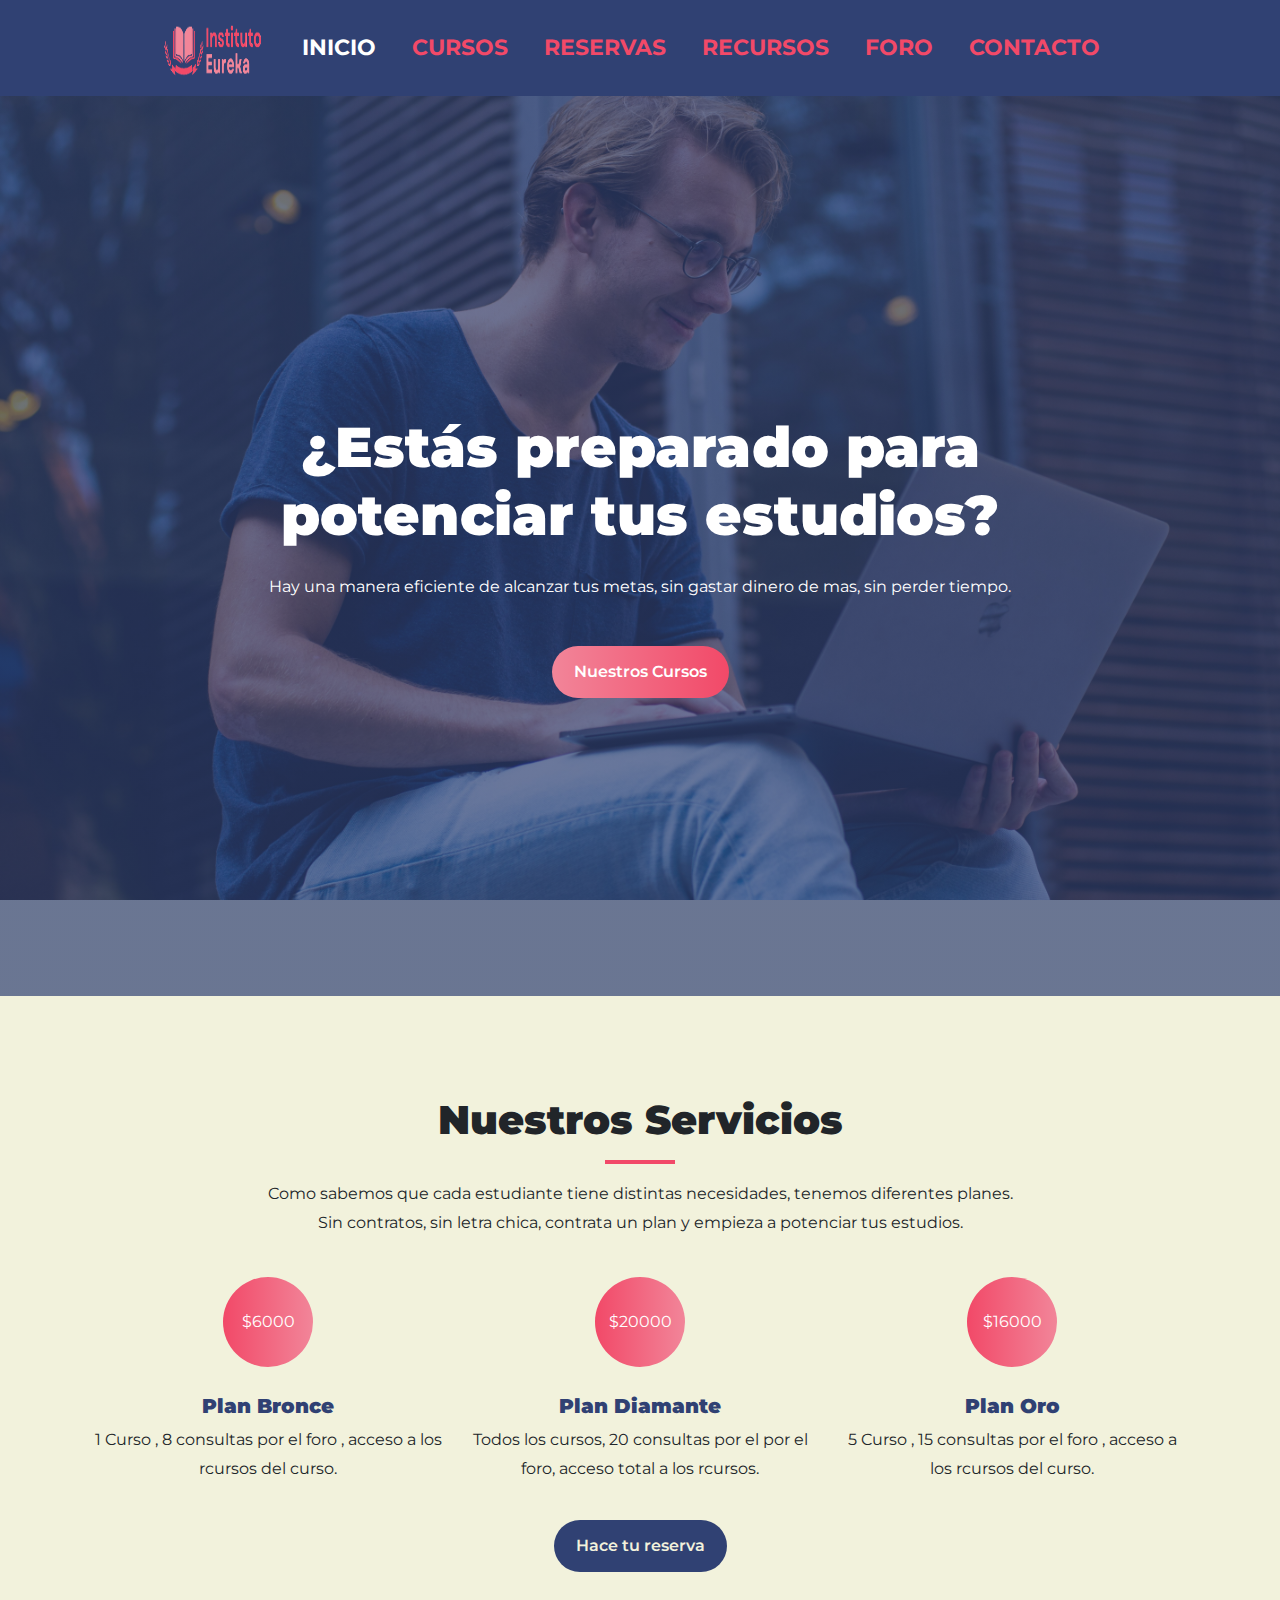
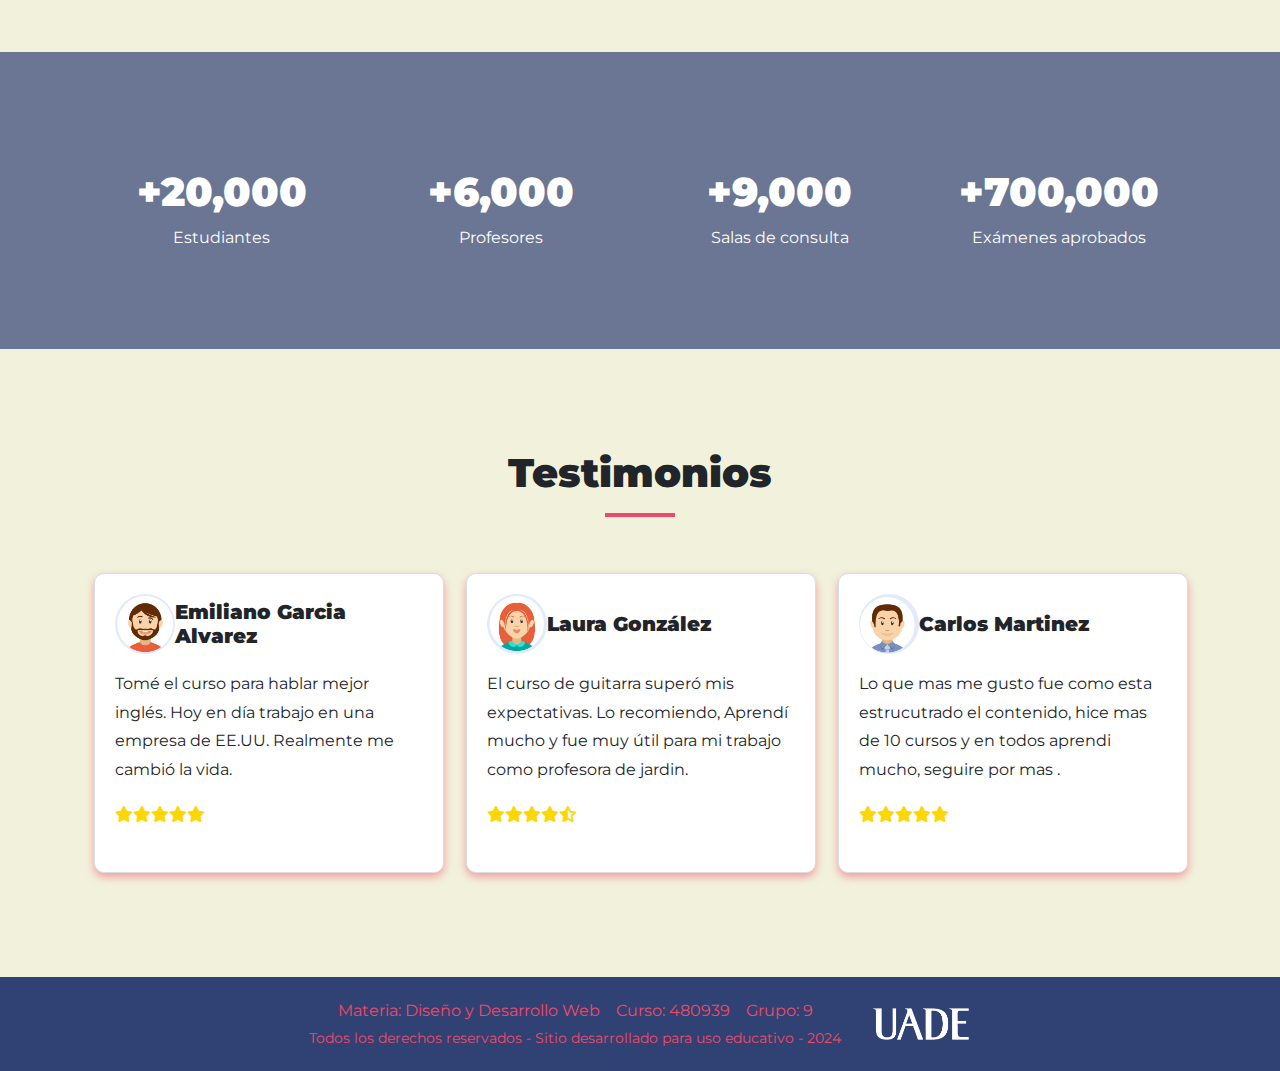
==== index.html @ b8936e53 "Commited" ====
<!DOCTYPE html>
<html lang="en">
  <head>
    <meta charset="UTF-8" />
    <meta name="viewport" content="width=device-width, initial-scale=1.0" />
    <title>Instituto Eureka</title>
    <link rel="icon" href="../img/favicon.ico" type="image/png" />
    <link rel="stylesheet" href="./css/styles.css" />
    <link
      href="https://cdn.jsdelivr.net/npm/bootstrap@5.3.3/dist/css/bootstrap.min.css"
      rel="stylesheet"
      integrity="sha384-QWTKZyjpPEjISv5WaRU9OFeRpok6YctnYmDr5pNlyT2bRjXh0JMhjY6hW+ALEwIH"
      crossorigin="anonymous"
    />
    <link rel="stylesheet" href="./css/idex.css" />
    <!-- Fuentes-->
    <link rel="preconnect" href="https://fonts.googleapis.com" />
    <link rel="preconnect" href="https://fonts.gstatic.com" crossorigin />
    <link
      href="https://fonts.googleapis.com/css2?family=Libre+Franklin:ital,wght@0,100..900;1,100..900&family=Montserrat:ital,wght@0,100..900;1,100..900&family=Roboto:ital,wght@0,100;0,300;0,400;0,500;0,700;0,900;1,100;1,300;1,400;1,500;1,700;1,900&display=swap"
      rel="stylesheet"
    />
    <link rel="stylesheet" href="https://cdnjs.cloudflare.com/ajax/libs/font-awesome/6.5.1/css/all.min.css">

  </head>
  <body>
    <header>
      <nav class="navbar navbar-expand-lg navbar-custom">
        <div class="container-fluid justify-content-center">
          <a class="navbar-brand nav-logo" href="index.html">
            <img src="img/logo.png" alt="Logo" class="img-fluid2" />
          </a>
          <button
            class="navbar-toggler"
            type="button"
            data-bs-toggle="collapse"
            data-bs-target="#navbarNav"
            aria-controls="navbarNav"
            aria-expanded="false"
            aria-label="Toggle navigation"
            style="background-color: #f24968"
          >
            <span class="navbar-toggler-icon"></span>
          </button>
          <div
            class="collapse navbar-collapse justify-content-center"
            id="navbarNav"
          >
            <ul class="navbar-nav">
              <li class="nav-item">
                <a class="nav-link current" href="./index.html">Inicio</a>
              </li>
              <li class="nav-item">
                <a class="nav-link" href="./Cursos.html">Cursos</a>
              </li>
              <li class="nav-item">
                <a class="nav-link" href="./reservas">Reservas</a>
              </li>
              <li class="nav-item">
                <a class="nav-link" href="./recursos">Recursos</a>
              </li>
              <li class="nav-item">
                <a class="nav-link" href="./foro2.html">Foro</a>
              </li>
              <li class="nav-item">
                <a class="nav-link" href="./contacto.html">Contacto</a>
              </li>
            </ul>
          </div>
        </div>
      </nav>
    </header>
    <main>
      <section
        class="colorFiltro hero-section"
        style="background-image: url(./img/baner.jpg)"
      >
        <div class="overlay"></div>
        <div class="container text-white text-center">
          <div class="row">
            <div class="col-12">
              <h1 class="display-4">
                ¿Estás preparado para<br />
                potenciar tus estudios?
              </h1>
              <p class="my-4">
                Hay una manera eficiente de alcanzar tus metas, sin gastar
                dinero de mas, sin perder tiempo.
              </p>
              <a href="./Cursos.html" class="btn btn-main">Nuestros Cursos</a>
            </div>
          </div>
        </div>
      </section>

      <section class="text-center">
        <div class="container">
          <div class="row">
            <div class="col-12 servicios text-center">
              <h1>Nuestros Servicios</h1>
              <div class="divider"></div>
              <p>
                Como sabemos que cada estudiante tiene distintas necesidades,
                tenemos diferentes planes.<br />
                Sin contratos, sin letra chica, contrata un plan y empieza a
                potenciar tus estudios.
              </p>
            </div>
          </div>
          <div class="row g-4">
            <div class="col-md-4">
              <div class="service">
                <div class="service-img">
                  <img src="../img/.png" alt="" />
                  <div class="icon">$6000<i class="icon-browser"></i></div>
                </div>
                <h5 class="mt-5 pt-4">Plan Bronce</h5>
                <p>
                  1 Curso , 8 consultas por el foro , acceso a los rcursos del curso. 
                </p>
              </div>
            </div>
            <div class="col-md-4" data-aos="zoom-in">
              <div class="service">
                <div class="service-img">
                  <img src="../img/.png" alt="" />
                  <div class="icon">$20000<i class="icon-bargraph"></i></div>
                </div>
                <h5 class="mt-5 pt-4">Plan Diamante</h5>
                <p>
                  Todos los cursos, 20 consultas por el por el foro, acceso total a los rcursos. 
                </p>
              </div>
            </div>
            <div class="col-md-4" data-aos="zoom-in">
              <div class="service">
                <div class="service-img">
                  <img src="../img/.png" alt="" />
                  <div class="icon">$16000<i class="icon-camera"></i></div>
                </div>
                <h5 class="mt-5 pt-4">Plan Oro</h5>
                <p>
                  5 Curso , 15 consultas por el foro , acceso a los rcursos del curso. 
                </p>
              </div>
            </div>
          </div>
          <a href="./reservas/index.html" class="btn btn-main boton-serv">Hace tu reserva</a>
        </div>
      </section>

      <section class="bg-cover">
        <div class="overlay"></div>
        <div class="container text-white text-center">
          <div class="row gy-4">
            <div class="col-md-3">
              <i class="icon-trophy h1"></i>
              <h1 class="mt-3 mb-2">+20,000</h1>
              <p>Estudiantes</p>
            </div>
            <div class="col-md-3">
              <i class="icon-camera h1"></i>
              <h1 class="mt-3 mb-2">+6,000</h1>
              <p>Profesores</p>
            </div>
            <div class="col-md-3">
              <i class="icon-happy h1"></i>
              <h1 class="mt-3 mb-2">+9,000</h1>
              <p>Salas de consulta</p>
            </div>
            <div class="col-md-3">
              <i class="icon-happy h1"></i>
              <h1 class="mt-3 mb-2">+700,000</h1>
              <p>Exámenes aprobados</p>
            </div>
          </div>
        </div>
      </section>

      <section class="text-center">
        <div class="container">
          <div class="row">
            <div class="col-12 servicios text-center">
              <h1>Testimonios</h1>
              <div class="divider"></div>
            </div>
          </div>
          <div class="row">
            <div class="col-md-4 col-sm-12 mb-4 tarjeta">
              <div class="card mx-auto text-left">
                <div class="d-flex align-items-center">
                  <img src="./img/perfilesFalsos/1.jpg" alt="Perfil" class="profile-img">
                  <h5 class="ml-3 mb-0">Emiliano Garcia Alvarez</h5>
                </div>
                <p class="mt-3">Tomé el curso para hablar mejor inglés. Hoy en día trabajo en una empresa de EE.UU. Realmente me cambió la vida.</p>
                <div class="estrellita">
                  <i class="fas fa-star"></i><i class="fas fa-star"></i><i class="fas fa-star"></i><i class="fas fa-star"></i><i class="fas fa-star"></i>
                </div>
              </div>
            </div>
            <div class="col-md-4 col-sm-12 mb-4">
              <div class="card mx-auto text-left">
                <div class="d-flex align-items-center">
                  <img src="./img/perfilesFalsos/2.jpg" alt="Perfil" class="profile-img">
                  <h5 class="ml-3 mb-0">Laura González</h5>
                </div>
                <p class="mt-3">El curso  de guitarra superó mis expectativas. Lo recomiendo, Aprendí mucho y fue muy útil para mi trabajo como profesora de jardin.</p>
                <div class="estrellita">
                  <i class="fas fa-star"></i><i class="fas fa-star"></i><i class="fas fa-star"></i><i class="fas fa-star"></i><i class="fas fa-star-half-alt"></i>
                </div>
              </div>
            </div>
            <div class="col-md-4 col-sm-12 mb-4">
              <div class="card mx-auto text-left">
                <div class="d-flex align-items-center">
                  <img src="./img/perfilesFalsos/3.jpg" alt="Perfil" class="profile-img">
                  <h5 class="ml-3 mb-0">Carlos Martinez</h5>
                </div>
                <p class="mt-3">Lo que mas me gusto fue como esta estrucutrado el contenido, hice mas de 10 cursos y en todos aprendi mucho, seguire por mas .</p>
                <div class="estrellita">
                  <i class="fas fa-star"></i><i class="fas fa-star"></i><i class="fas fa-star"></i><i class="fas fa-star"></i><i class="fas fa-star"></i>
                </div>
              </div>
            </div>
          </div>
        </div>
      </section>
      


















    </main>

    <footer class="custom-footer">
      <div class="custom-container footer-content">
        <div class="custom-row">
          <div class="custom-col-9">
            <p class="custom-footer-text mb-0">
              Materia: Diseño y Desarrollo Web &nbsp;&nbsp; Curso: 480939
              &nbsp;&nbsp; Grupo: 9
            </p>
            <p class="custom-small mb-0">
              Todos los derechos reservados - Sitio desarrollado para uso
              educativo - 2024
            </p>
          </div>
          <div class="custom-col-3 text-end">
            <img
              src="./img/LogoUADE.png"
              alt="UADE Logo"
              class="custom-footer-logo"
            />
          </div>
        </div>
      </div>
    </footer>

    <script
      src="https://cdn.jsdelivr.net/npm/bootstrap@5.3.3/dist/js/bootstrap.bundle.min.js"
      integrity="sha384-YvpcrYf0tY3lHB60NNkmXc5s9fDVZLESaAA55NDzOxhy9GkcIdslK1eN7N6jIeHz"
      crossorigin="anonymous"
    ></script>
  </body>
</html>
---- css/styles.css ----
* {
  box-sizing: border-box;
}

:root {
  --color-primario: #304173;
  --color-secundario: #f24968;
  --color-terciario: #f2f2dc;
  --color-cuaternario: #c4e5f2;
  --color-quinario: #f28599;

  --font-logo: "Libre Franklin", system-ui;
  --font-texto: "Montserrat", sans-serif;
}

body {
  min-height: 100vh;
  margin: 0;
  display: grid;
  grid-template-rows: auto 1fr auto;
  font-family: "Montserrat", sans-serif !important;
}

h1 {
  font-size: 5rem;
}

h2 {
  font-size: 2rem;
}

h3 {
  font-size: 2.75rem;
}

h4 {
  font-size: 1.5rem;
}

h5 {
  font-size: 1.25rem;
}

h6 {
  font-size: 1rem;
}

.navbar {
  background-color: var(--color-primario);
  color: var(--color-secundario);
}

.navbar-brand {
  padding-left: 150px;
}

.navbar-nav {
  padding-right: 150px;
}

.navbar-custom {
  justify-content: center;
}

.navbar-nav {
  flex-direction: row;
}

.navbar-nav .nav-item {
  margin: 0 10px; /* Puedes ajustar este valor para dar más o menos espacio entre los ítems */
}

.nav-logo {
  display: flex;
  flex-direction: column;
  align-items: flex-start;
  text-decoration: none;
  font-family: var(--font-logo);
  font-size: 32px;
  line-height: 1;
}

.img-fluid2 {
  max-width: 100%;
  height: 70px;
}

.navbar .nav-link {
  color: var(--color-secundario);
  text-transform: uppercase;
  font-size: 22px;
  font-weight: bold;
}

.navbar .nav-link:hover {
  color: var(--color-quinario);
}
.navbar-toggler {
  border-color: var(--color-secundario);
}

/* Clase para el sitio actual */
.nav-link.current {
  color: white;
}

.btn-brand {
  background-color: var(--color-secundario);
  color: #fefefe;
  border: none;
  border-radius: 5px;
  padding: 10px 20px;
  font-size: 16px;
  font-weight: bold;
  cursor: pointer;
  text-decoration: none;
}

.btn-brand:hover {
  background-color: #fefefe;
  color: var(--color-secundario);

  box-shadow: 0 0 10px var(--color-secundario);
}

/* Responsive NAV */
@media (max-width: 992px) {
  .navbar-brand {
    padding-left: 20px;
  }

  .navbar-nav {
    padding-right: 20px;
  }

  .navbar-nav {
    flex-direction: column;
    align-items: flex-start;
  }

  .navbar-nav .nav-item {
    margin: 5px 0; /* Ajusta el margen entre los ítems en el menú desplegable */
  }

  .navbar-toggler {
    display: block;
    border: none;
    background: transparent;
    color: var(--color-secundario);
    margin-left: auto; /* Mueve el menú hamburguesa a la derecha */
  }

  .navbar-toggler-icon {
    background-image: url("data:image/svg+xml;charset=utf8,%3Csvg viewBox='0 0 30 30' xmlns='http://www.w3.org/2000/svg'%3E%3Cpath stroke='rgba%28255, 255, 255, 0.5%29' stroke-width='2' stroke-linecap='round' stroke-miterlimit='10' d='M4 7h22M4 15h22M4 23h22'/%3E%3C/svg%3E");
  }

  .navbar-collapse {
    flex-grow: 0;
    justify-content: flex-end;
  }

  .nav-logo {
    font-size: 28px; /* Achica un poco el logo */
  }

  .logo-arriba,
  .logo-abajo {
    font-size: 36px; /* Achica un poco el logo */
  }
}

@media (max-width: 768px) {
  .navbar-brand {
    padding-left: 10px;
  }

  .navbar-nav {
    padding-right: 10px;
  }

  .navbar-nav {
    flex-direction: column;
    align-items: flex-start;
  }

  .navbar-nav .nav-item {
    margin: 5px 0; /* Ajusta el margen entre los ítems en el menú desplegable */
  }

  .navbar-toggler {
    display: block;
    border: none;
    background: transparent;
    color: var(--color-secundario);
    margin-left: auto; /* Mueve el menú hamburguesa a la derecha */
  }

  .navbar-toggler-icon {
    background-image: url("data:image/svg+xml;charset=utf8,%3Csvg viewBox='0 0 30 30' xmlns='http://www.w3.org/2000/svg'%3E%3Cpath stroke='rgba%28255, 255, 255, 0.5%29' stroke-width='2' stroke-linecap='round' stroke-miterlimit='10' d='M4 7h22M4 15h22M4 23h22'/%3E%3C/svg%3E");
  }

  .navbar-collapse {
    flex-grow: 0;
    justify-content: flex-end;
  }

  .nav-logo {
    font-size: 24px; /* Achica un poco más el logo */
  }

  .logo-arriba,
  .logo-abajo {
    font-size: 32px; /* Achica un poco más el logo */
  }
}

/* RESPONSIVE NAV */

/* Estilos generales */
body,
html {
  margin: 0;
  padding: 0;
  height: 100%;
  display: flex;
  flex-direction: column;
}

.content {
  flex: 1;
  background-image: url();
}

/* Estilos del footer */
.custom-footer {
  background-color: var(--color-primario);
  padding: 20px 0;
  width: 100%;
  position: relative;
  bottom: 0;
}

.custom-container {
  width: 90%;
  margin: 0 auto;
}

.footer-content {
  display: flex;
  justify-content: center;
  align-items: center;
}

.custom-row {
  display: flex;
  align-items: center;
  justify-content: space-between;
}

.custom-col-9,
.custom-col-3 {
  flex: 1;
  text-align: center;
}

.custom-footer-text,
.custom-small {
  color: var(--color-secundario);
  white-space: nowrap;
}

.custom-footer-logo {
  max-width: 100px;
  margin-left: 30px;
}

.mb-0 {
  margin-bottom: 0;
}

.custom-small {
  font-size: 0.875rem;
}

/* Responsive FOOTER */
@media (max-width: 768px) {
  .custom-container {
    width: 100%;
  }

  .custom-row {
    flex-direction: column;
    align-items: center;
  }

  .custom-col-9,
  .custom-col-3 {
    text-align: center;
    margin-bottom: 10px;
  }

  .custom-footer-logo {
    max-width: 80px;
    margin-left: 0;
  }
}

@media (max-width: 576px) {
  .custom-footer-text,
  .custom-small {
    font-size: 0.6rem;
  }

  .custom-footer-logo {
    max-width: 60px;
  }
}
/* Responsive FOOTER */

/* Logo contenido PAG */
.text-center1 {
  padding: 5px;
  font-size: 42px;
  font-weight: 900;
  color: var(--color-secundario);
  text-transform: uppercase;
}

.text-center2 {
  font-size: 42px;
  font-weight: 450;
  color: var(--color-secundario);
  text-transform: uppercase;
}
/* Logo contenido PAG */

/* Contenido PAG */
main {
  background-color: #f2f2dc;
}

.container-izq,
.container-img {
  padding: 10px;
  width: 100%;
  box-sizing: border-box;
}

.container-izq {
  margin-right: 20px;
  background: var(--color-cuaternario);
  display: flex;
  flex-direction: column;
  align-items: center;
}

.container-img {
  margin-left: 20px;
  display: flex;
  justify-content: center;
  align-items: center;
  margin-top: -150px;
}

.img-fluid {
  max-width: 100%;
  height: auto;
}

.content-section {
  display: flex;
  justify-content: space-between;
  align-items: center;
  padding: 20px;
  margin-top: 44px;
}

.content-section2 {
  margin-top: 30px;
}

.container {
  display: flex;
  flex-direction: column;
  justify-content: center;
  align-items: center;
  width: 100%;
}

.row {
  display: flex;
  justify-content: space-between;
  align-items: stretch;
  width: 100%;
}

.texto {
  font-size: 14px;
  font-weight: 450;
  text-align: left;
  color: var(--color-primario);
  font-size: 16px;
  line-height: 1.5;
  word-wrap: break-word;
}

.col-md-6 {
  flex: 1;
  display: flex;
  flex-direction: column;
  justify-content: center;
  align-items: center;
  padding: 10px;
}

.text-center {
  text-align: center;
  margin-top: 20px;
}

.btn {
  margin-top: 20px;
}

.btn-custom {
  font-size: 16px;
  font-weight: bold;
  padding: 10px 20px;
  border: none;
  border-radius: 5px;
  cursor: pointer;
}

.btn-primary {
  background-color: var(--color-secundario);
}

.btn-primary:hover {
  background-color: var(--color-terciario);
  color: var(--color-primario);
}

/* Responsive Inicio */
@media (max-width: 768px) {
  .content-section .row {
    display: flex;
    flex-direction: column-reverse;
    align-items: center;
  }

  .container-img {
    margin: 0;
    padding: 10px;
    width: 100%;
  }

  .container-izq {
    margin: 0;
    padding: 10px;
    width: 100%;
  }

  .texto {
    width: 100%;
    padding: 10px;
  }

  .text-center {
    width: 100%;
    padding: 10px;
  }

  .btn {
    width: 100%;
    padding: 10px;
  }
}

@media (max-width: 576px) {
  .container-img {
    padding: 5px;
  }

  .container-izq {
    padding: 5px;
  }

  .texto {
    padding: 5px;
  }

  .text-center {
    padding: 5px;
  }

  .btn {
    padding: 5px;
  }
}
/* Responsive Inicio */
/* Contenido PAG */
---- css/idex.css ----
@import url('https://fonts.googleapis.com/css2?family=Roboto:wght@400;500;700&display=swap');
:root{
    --color-primario: #304173;
    --color-secundario: rgb(242, 73, 104);
    --color-terciario: #F2F2DC;
    --color-cuaternario: #C4E5F2;
    --color-quinario: #F28599;

    --font-logo:  "Libre Franklin", system-ui;
    --font-texto: "Montserrat", sans-serif;
}

body {
    font-family: var(--font-texto);
    line-height: 1.8;
}

h1,h2,h3,h4,h5,h6 {
    font-weight: 900 !important;
}

a {
    text-decoration: none;
    transition: all 0.4s ease;
    font-weight: 800;
    color: #20212c;
}

img {
    width: 100%;
}

section {
    padding-top: 80px;
    padding-bottom: 80px;
    z-index: 2;
    position: relative;
}

.overlay {
    position: absolute;
    top: 0;
    left: 0;
    width: 100%;
    height: 100%;
    background: linear-gradient(rgba(48, 65, 115, 0.7), rgba(48, 65, 115, 0.7));
    z-index: -1;
}

.colorFiltro {
    background-position: center;
    background-repeat: no-repeat;
    background-size: cover;
    background-attachment: fixed;
}

.hero-section {
    min-height: 100vh;
    display: flex;
    justify-content: center;
    align-items: center;
}

.btn {
    padding: 14px 22px;
    transition: all 0.3s ease;
}

.btn-main {
    background: linear-gradient(to right,#F28599, #F24968);
    border-radius: 100px;
    border: none;
    font-weight: 600;
    color: #fff;
}

.btn:hover {
    color: var(--color-primario);
    transform: translateY(-5px);
}



.servicios {
    margin-bottom: 40px;
}

.servicios .divider {
    height: 4px;
    width: 70px;
    background: linear-gradient(to right,#F24968, #F24968);
    margin: 16px auto;
}

.service h5{
    margin-top: 50px;
    color: var(--color-primario);

}
.service .service-img {
    position: relative;
}

.service .service-img .icon {
    width: 90px;
    height: 90px;
    background: linear-gradient(to right,#F24968, #F28599);
    color: #fff;
    border-radius: 100px;
    display: flex;
    align-items: center;
    justify-content: center;
    position: absolute;
    bottom: -45px;
    left: 50%;
    transform: translateX(-50%);
}


.service .service-img .icon i {
    font-size: 36px;
}



.boton-serv{
    background: linear-gradient(to right,#304173, #304173);
    border-radius: 100px;
    border: none;
    font-weight: 600;
    color: var(--color-terciario);
  }



  
  .card {
    width: 350px; 
    border: 1px solid #ddd;
    border-radius: 10px;
    padding: 20px;
    box-shadow: 0 4px 8px rgba(242, 73, 104, 0.5); 
    text-align: left;
    min-height: 300PX ;
}
.profile-img {
    width: 60px;
    height: 60px;
    border-radius: 50%; 
    object-fit: cover;
}
.estrellita i {
    color: gold;
}
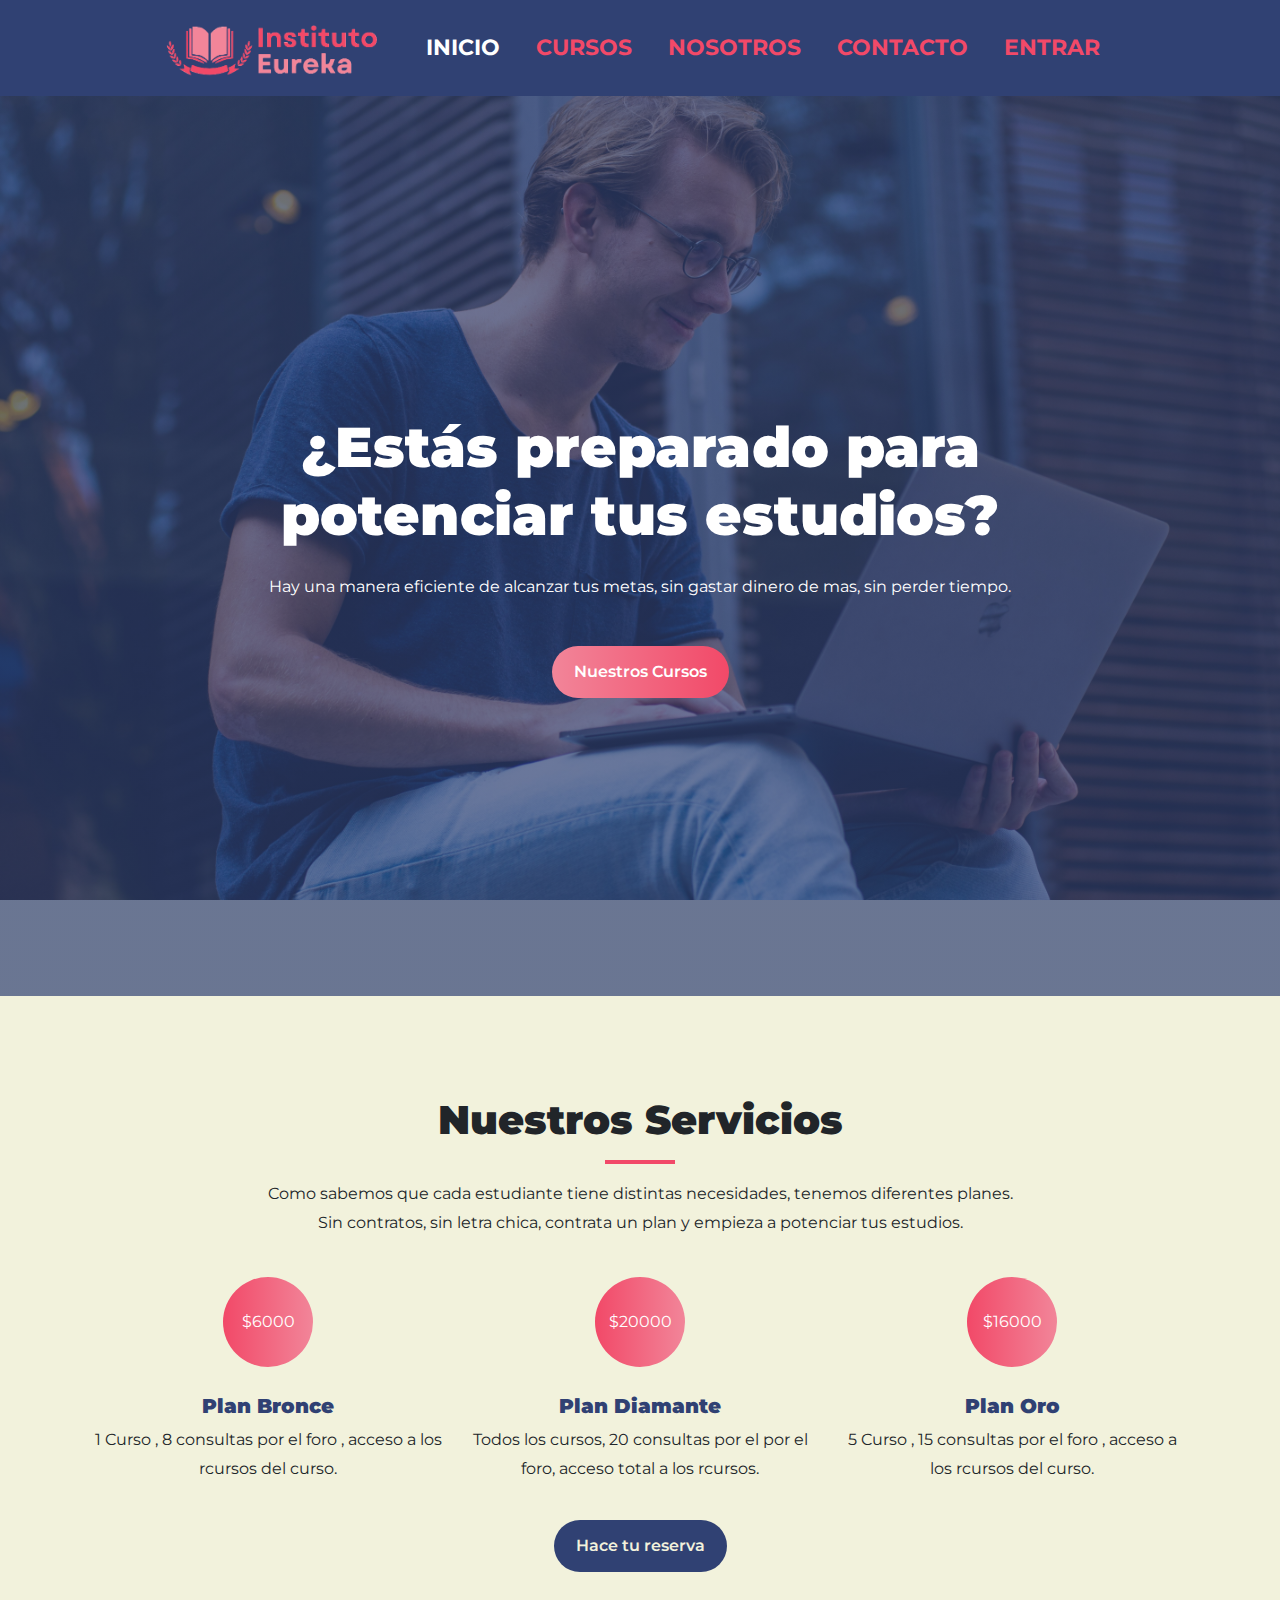
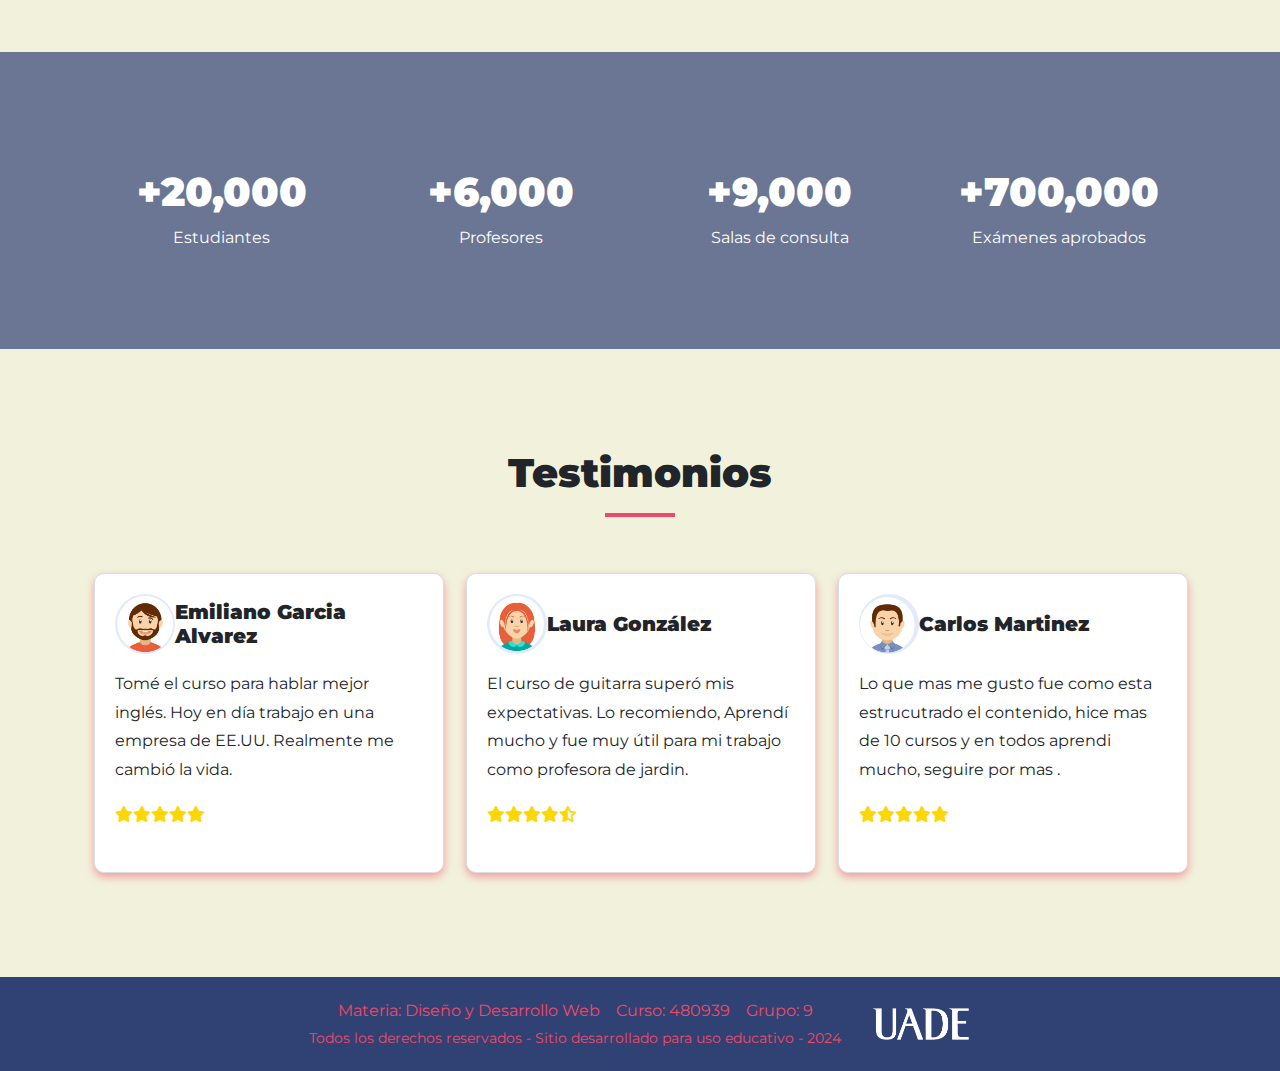
==== commit 5cbd1f38: "Actualiza la navegación y enlaces en las páginas de contacto, nosotros y cursos; agrega la página de" ====
--- a/index.html
+++ b/index.html
@@ -20,8 +20,10 @@
       href="https://fonts.googleapis.com/css2?family=Libre+Franklin:ital,wght@0,100..900;1,100..900&family=Montserrat:ital,wght@0,100..900;1,100..900&family=Roboto:ital,wght@0,100;0,300;0,400;0,500;0,700;0,900;1,100;1,300;1,400;1,500;1,700;1,900&display=swap"
       rel="stylesheet"
     />
-    <link rel="stylesheet" href="https://cdnjs.cloudflare.com/ajax/libs/font-awesome/6.5.1/css/all.min.css">
-
+    <link
+      rel="stylesheet"
+      href="https://cdnjs.cloudflare.com/ajax/libs/font-awesome/6.5.1/css/all.min.css"
+    />
   </head>
   <body>
     <header>
@@ -54,16 +56,14 @@
                 <a class="nav-link" href="./Cursos.html">Cursos</a>
               </li>
               <li class="nav-item">
-                <a class="nav-link" href="./reservas">Reservas</a>
-              </li>
-              <li class="nav-item">
-                <a class="nav-link" href="./recursos">Recursos</a>
-              </li>
-              <li class="nav-item">
-                <a class="nav-link" href="./foro2.html">Foro</a>
+                <a class="nav-link" href="./Nosotros.html">Nosotros</a>
               </li>
               <li class="nav-item">
                 <a class="nav-link" href="./contacto.html">Contacto</a>
+              </li>
+
+              <li class="nav-item">
+                <a class="nav-link" href="./login">Entrar</a>
               </li>
             </ul>
           </div>
@@ -116,7 +116,8 @@
                 </div>
                 <h5 class="mt-5 pt-4">Plan Bronce</h5>
                 <p>
-                  1 Curso , 8 consultas por el foro , acceso a los rcursos del curso. 
+                  1 Curso , 8 consultas por el foro , acceso a los rcursos del
+                  curso.
                 </p>
               </div>
             </div>
@@ -128,7 +129,8 @@
                 </div>
                 <h5 class="mt-5 pt-4">Plan Diamante</h5>
                 <p>
-                  Todos los cursos, 20 consultas por el por el foro, acceso total a los rcursos. 
+                  Todos los cursos, 20 consultas por el por el foro, acceso
+                  total a los rcursos.
                 </p>
               </div>
             </div>
@@ -140,12 +142,15 @@
                 </div>
                 <h5 class="mt-5 pt-4">Plan Oro</h5>
                 <p>
-                  5 Curso , 15 consultas por el foro , acceso a los rcursos del curso. 
-                </p>
-              </div>
-            </div>
-          </div>
-          <a href="./reservas/index.html" class="btn btn-main boton-serv">Hace tu reserva</a>
+                  5 Curso , 15 consultas por el foro , acceso a los rcursos del
+                  curso.
+                </p>
+              </div>
+            </div>
+          </div>
+          <a href="./reservas/index.html" class="btn btn-main boton-serv"
+            >Hace tu reserva</a
+          >
         </div>
       </section>
 
@@ -189,61 +194,71 @@
             <div class="col-md-4 col-sm-12 mb-4 tarjeta">
               <div class="card mx-auto text-left">
                 <div class="d-flex align-items-center">
-                  <img src="./img/perfilesFalsos/1.jpg" alt="Perfil" class="profile-img">
+                  <img
+                    src="./img/perfilesFalsos/1.jpg"
+                    alt="Perfil"
+                    class="profile-img"
+                  />
                   <h5 class="ml-3 mb-0">Emiliano Garcia Alvarez</h5>
                 </div>
-                <p class="mt-3">Tomé el curso para hablar mejor inglés. Hoy en día trabajo en una empresa de EE.UU. Realmente me cambió la vida.</p>
+                <p class="mt-3">
+                  Tomé el curso para hablar mejor inglés. Hoy en día trabajo en
+                  una empresa de EE.UU. Realmente me cambió la vida.
+                </p>
                 <div class="estrellita">
-                  <i class="fas fa-star"></i><i class="fas fa-star"></i><i class="fas fa-star"></i><i class="fas fa-star"></i><i class="fas fa-star"></i>
+                  <i class="fas fa-star"></i><i class="fas fa-star"></i
+                  ><i class="fas fa-star"></i><i class="fas fa-star"></i
+                  ><i class="fas fa-star"></i>
                 </div>
               </div>
             </div>
             <div class="col-md-4 col-sm-12 mb-4">
               <div class="card mx-auto text-left">
                 <div class="d-flex align-items-center">
-                  <img src="./img/perfilesFalsos/2.jpg" alt="Perfil" class="profile-img">
+                  <img
+                    src="./img/perfilesFalsos/2.jpg"
+                    alt="Perfil"
+                    class="profile-img"
+                  />
                   <h5 class="ml-3 mb-0">Laura González</h5>
                 </div>
-                <p class="mt-3">El curso  de guitarra superó mis expectativas. Lo recomiendo, Aprendí mucho y fue muy útil para mi trabajo como profesora de jardin.</p>
+                <p class="mt-3">
+                  El curso de guitarra superó mis expectativas. Lo recomiendo,
+                  Aprendí mucho y fue muy útil para mi trabajo como profesora de
+                  jardin.
+                </p>
                 <div class="estrellita">
-                  <i class="fas fa-star"></i><i class="fas fa-star"></i><i class="fas fa-star"></i><i class="fas fa-star"></i><i class="fas fa-star-half-alt"></i>
+                  <i class="fas fa-star"></i><i class="fas fa-star"></i
+                  ><i class="fas fa-star"></i><i class="fas fa-star"></i
+                  ><i class="fas fa-star-half-alt"></i>
                 </div>
               </div>
             </div>
             <div class="col-md-4 col-sm-12 mb-4">
               <div class="card mx-auto text-left">
                 <div class="d-flex align-items-center">
-                  <img src="./img/perfilesFalsos/3.jpg" alt="Perfil" class="profile-img">
+                  <img
+                    src="./img/perfilesFalsos/3.jpg"
+                    alt="Perfil"
+                    class="profile-img"
+                  />
                   <h5 class="ml-3 mb-0">Carlos Martinez</h5>
                 </div>
-                <p class="mt-3">Lo que mas me gusto fue como esta estrucutrado el contenido, hice mas de 10 cursos y en todos aprendi mucho, seguire por mas .</p>
+                <p class="mt-3">
+                  Lo que mas me gusto fue como esta estrucutrado el contenido,
+                  hice mas de 10 cursos y en todos aprendi mucho, seguire por
+                  mas .
+                </p>
                 <div class="estrellita">
-                  <i class="fas fa-star"></i><i class="fas fa-star"></i><i class="fas fa-star"></i><i class="fas fa-star"></i><i class="fas fa-star"></i>
-                </div>
-              </div>
-            </div>
-          </div>
-        </div>
-      </section>
-      
-
-
-
-
-
-
-
-
-
-
-
-
-
-
-
-
-
-
+                  <i class="fas fa-star"></i><i class="fas fa-star"></i
+                  ><i class="fas fa-star"></i><i class="fas fa-star"></i
+                  ><i class="fas fa-star"></i>
+                </div>
+              </div>
+            </div>
+          </div>
+        </div>
+      </section>
     </main>
 
     <footer class="custom-footer">
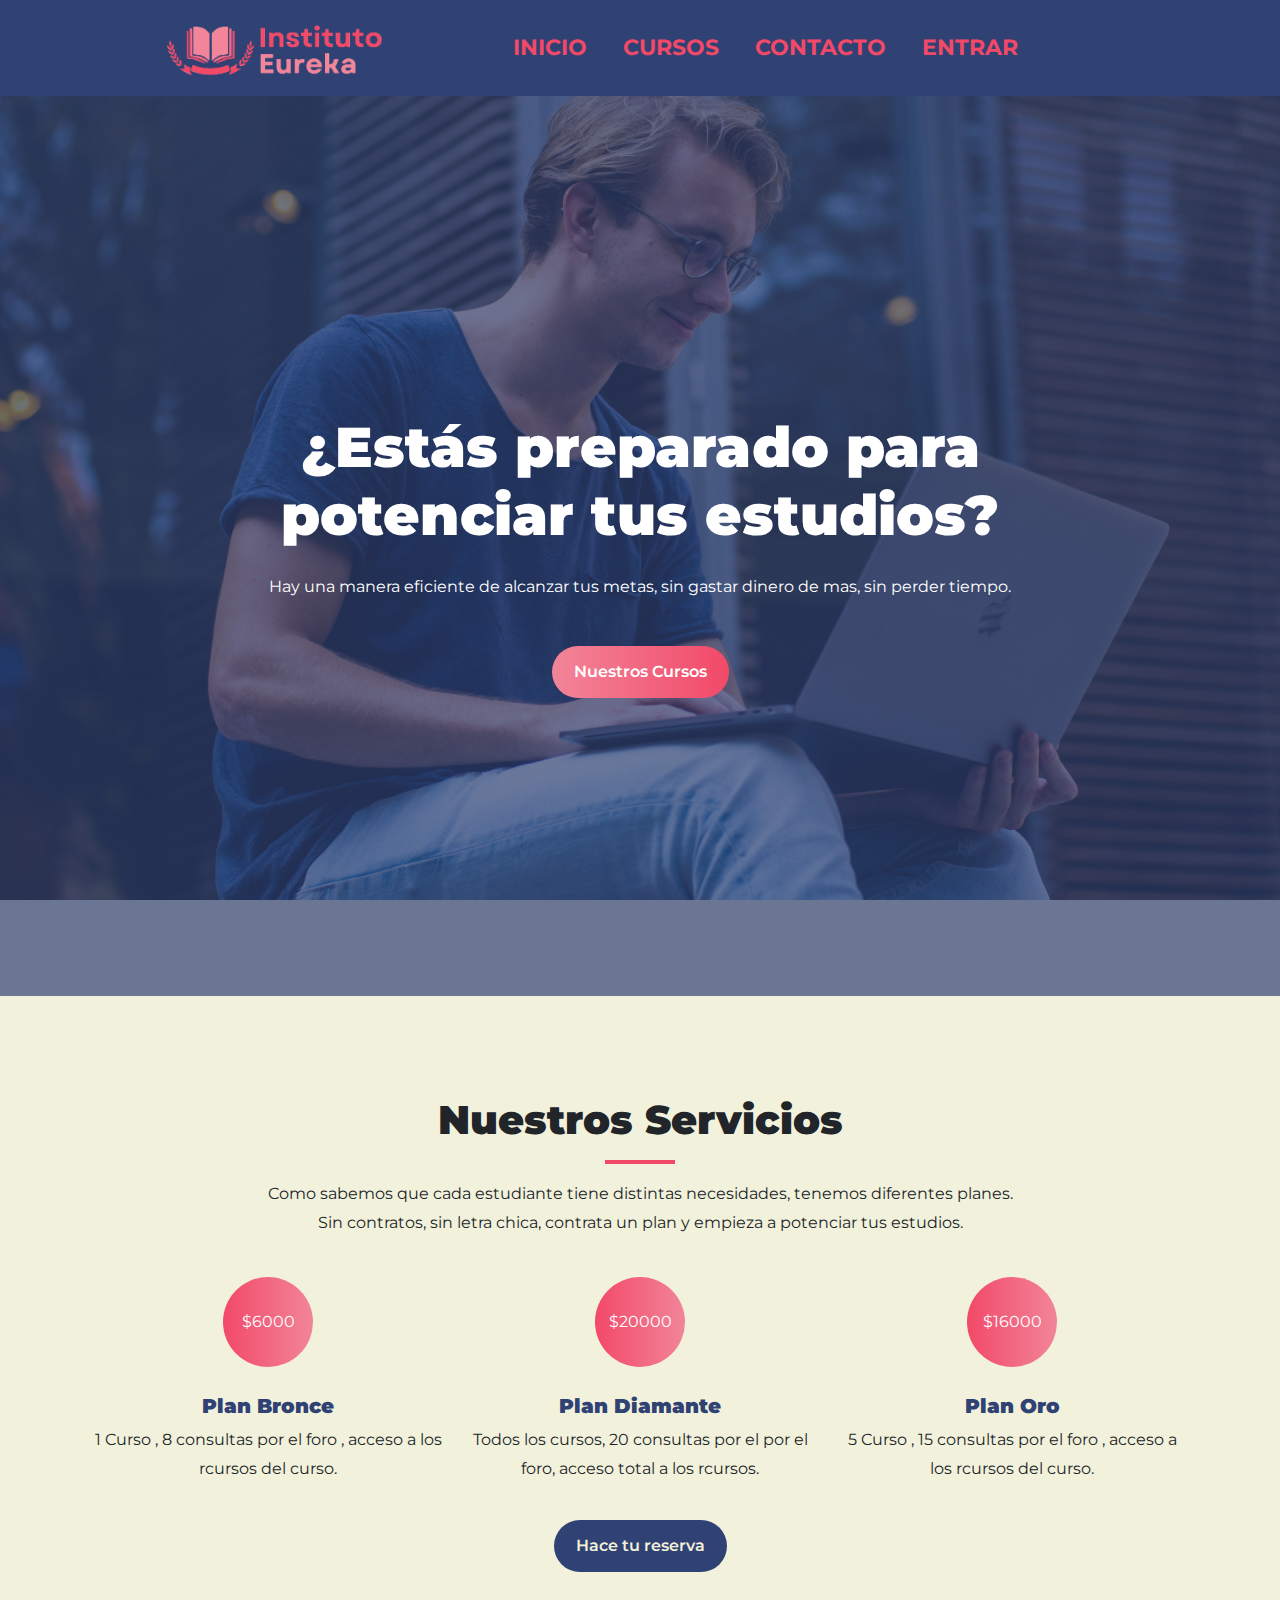
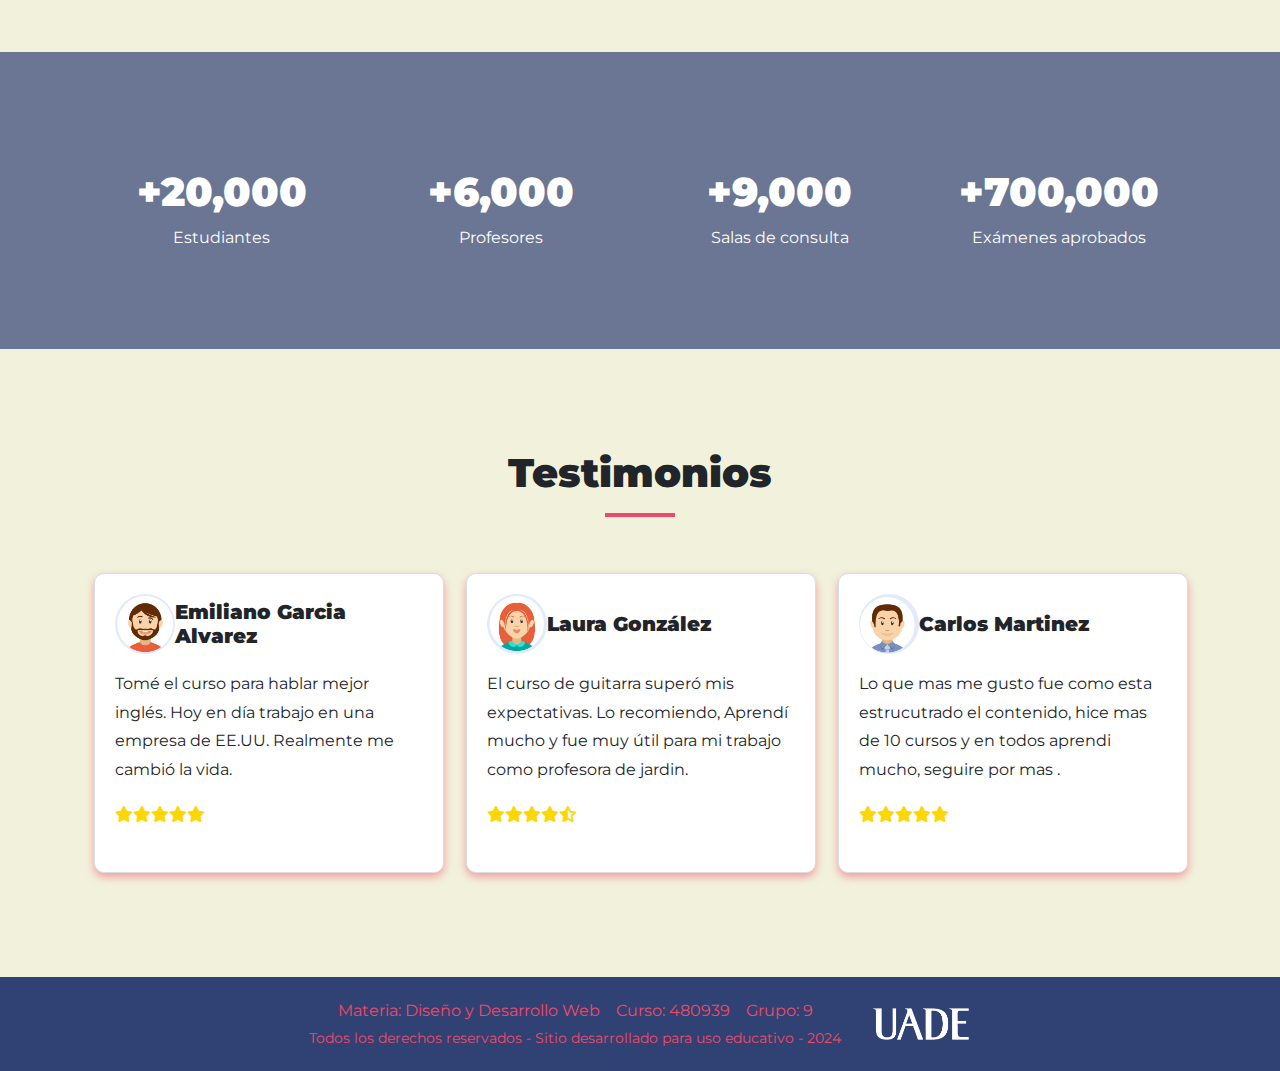
==== commit 4b97f511: "Actualiza la barra de navegación en contacto.html, index.html y Cursos.html para mejorar la navegaci" ====
--- a/index.html
+++ b/index.html
@@ -27,10 +27,11 @@
   </head>
   <body>
     <header>
+      <!--Barra de navegacion-->
       <nav class="navbar navbar-expand-lg navbar-custom">
         <div class="container-fluid justify-content-center">
           <a class="navbar-brand nav-logo" href="index.html">
-            <img src="img/logo.png" alt="Logo" class="img-fluid2" />
+            <img src="/img/logo.png" alt="Logo" class="img-fluid2" />
           </a>
           <button
             class="navbar-toggler"
@@ -40,7 +41,7 @@
             aria-controls="navbarNav"
             aria-expanded="false"
             aria-label="Toggle navigation"
-            style="background-color: #f24968"
+            style="background-color: #ff5200"
           >
             <span class="navbar-toggler-icon"></span>
           </button>
@@ -49,27 +50,56 @@
             id="navbarNav"
           >
             <ul class="navbar-nav">
-              <li class="nav-item">
-                <a class="nav-link current" href="./index.html">Inicio</a>
-              </li>
-              <li class="nav-item">
-                <a class="nav-link" href="./Cursos.html">Cursos</a>
-              </li>
-              <li class="nav-item">
-                <a class="nav-link" href="./Nosotros.html">Nosotros</a>
-              </li>
-              <li class="nav-item">
-                <a class="nav-link" href="./contacto.html">Contacto</a>
-              </li>
-
-              <li class="nav-item">
-                <a class="nav-link" href="./login">Entrar</a>
+              <li class="nav-item"><a class="nav-link" href="/">Inicio</a></li>
+              <li class="nav-item">
+                <a class="nav-link" href="/Cursos.html">Cursos</a>
+              </li>
+              <li class="nav-item">
+                <a class="nav-link only-logged" href="/reservas/">Reservas</a>
+              </li>
+              <li class="nav-item">
+                <a class="nav-link only-logged" href="/recursos/">Recursos</a>
+              </li>
+              <li class="nav-item">
+                <a class="nav-link only-logged" href="/foro.html">Foro</a>
+              </li>
+              <li class="nav-item">
+                <a class="nav-link" href="/Contacto.html">Contacto</a>
+              </li>
+              <li class="nav-item">
+                <a class="nav-link not-logged" href="/login/">Entrar</a>
+              </li>
+              <li class="nav-item">
+                <a class="nav-link only-logged" id="logout-link" href="#logout"
+                  >Salir</a
+                >
               </li>
             </ul>
           </div>
         </div>
       </nav>
     </header>
+    <script type="module">
+      document.querySelector("#navbarNav");
+      const t = document.querySelector("#logout-link"),
+        a = location.href,
+        c = document.querySelectorAll(".nav-link"),
+        o = !!localStorage.getItem("logged");
+      function n(e) {
+        e.parentElement && (e.parentElement.style.display = "none");
+      }
+      c.forEach((e) => {
+        e.classList.contains("only-logged") && !o && n(e),
+          e.classList.contains("not-logged") && o && n(e),
+          e.href === a && e.classList.add("current");
+      });
+      t &&
+        t.addEventListener("click", (e) => {
+          e.preventDefault(),
+            localStorage.removeItem("logged"),
+            (location.href = "/");
+        });
+    </script>
     <main>
       <section
         class="colorFiltro hero-section"
@@ -148,7 +178,7 @@
               </div>
             </div>
           </div>
-          <a href="./reservas/index.html" class="btn btn-main boton-serv"
+          <a href="./login/index.html" class="btn btn-main boton-serv"
             >Hace tu reserva</a
           >
         </div>
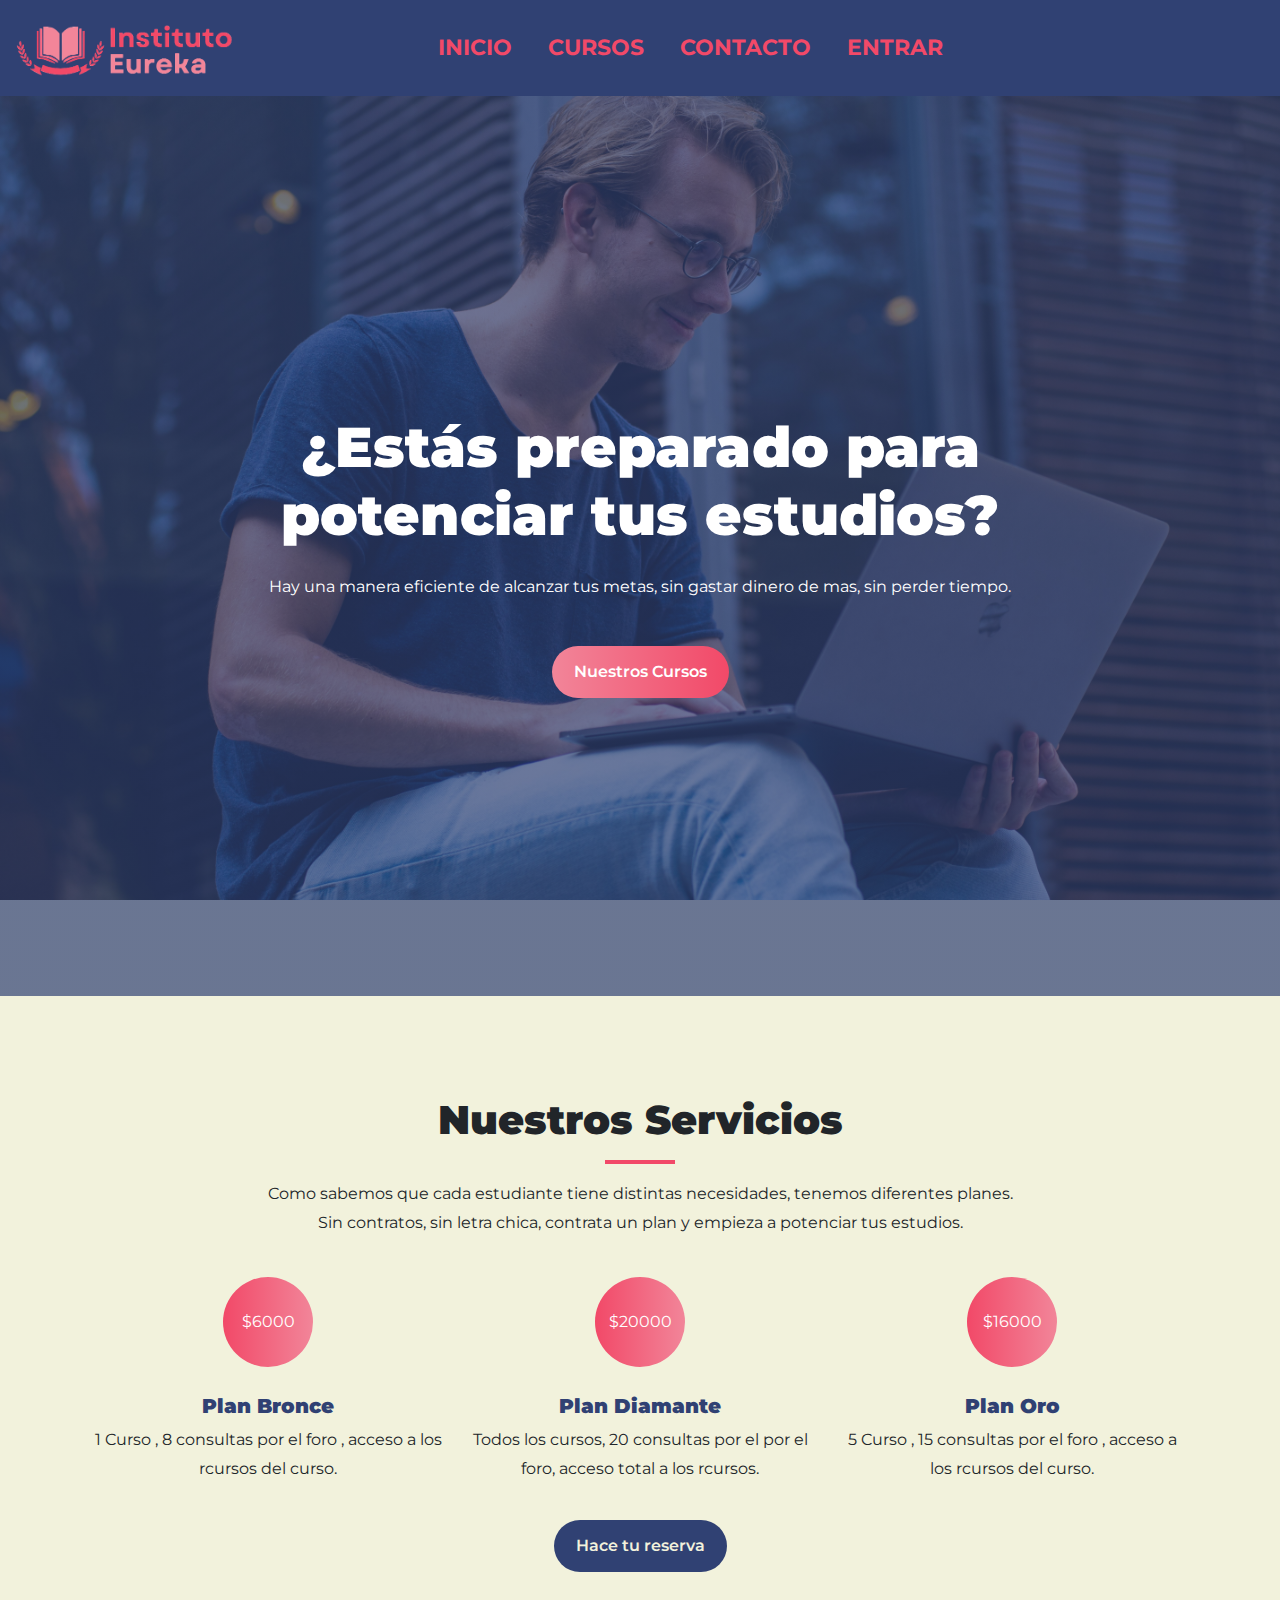
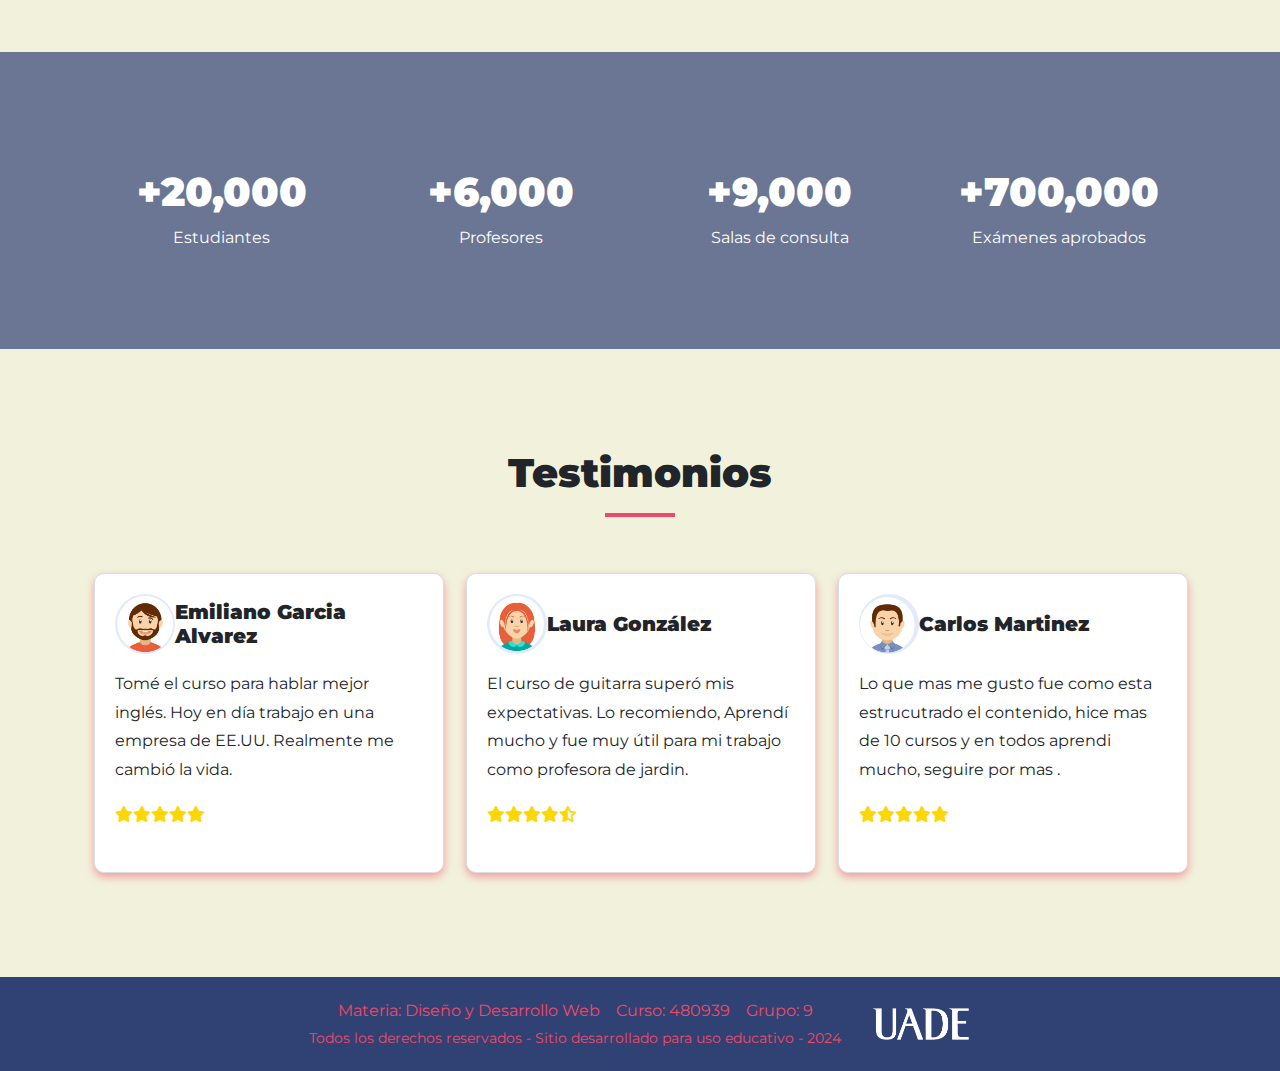
==== commit d76e1c67: "Corrige enlaces de navegación cambiando "Contacto.html" a "contacto.html" en varios archivos para ma" ====
--- a/index.html
+++ b/index.html
@@ -64,7 +64,7 @@
                 <a class="nav-link only-logged" href="/foro.html">Foro</a>
               </li>
               <li class="nav-item">
-                <a class="nav-link" href="/Contacto.html">Contacto</a>
+                <a class="nav-link" href="/contacto.html">Contacto</a>
               </li>
               <li class="nav-item">
                 <a class="nav-link not-logged" href="/login/">Entrar</a>
--- a/css/styles.css
+++ b/css/styles.css
@@ -49,10 +49,10 @@
   background-color: var(--color-primario);
   color: var(--color-secundario);
 }
-
+/* 
 .navbar-brand {
   padding-left: 150px;
-}
+} */
 
 .navbar-nav {
   padding-right: 150px;
